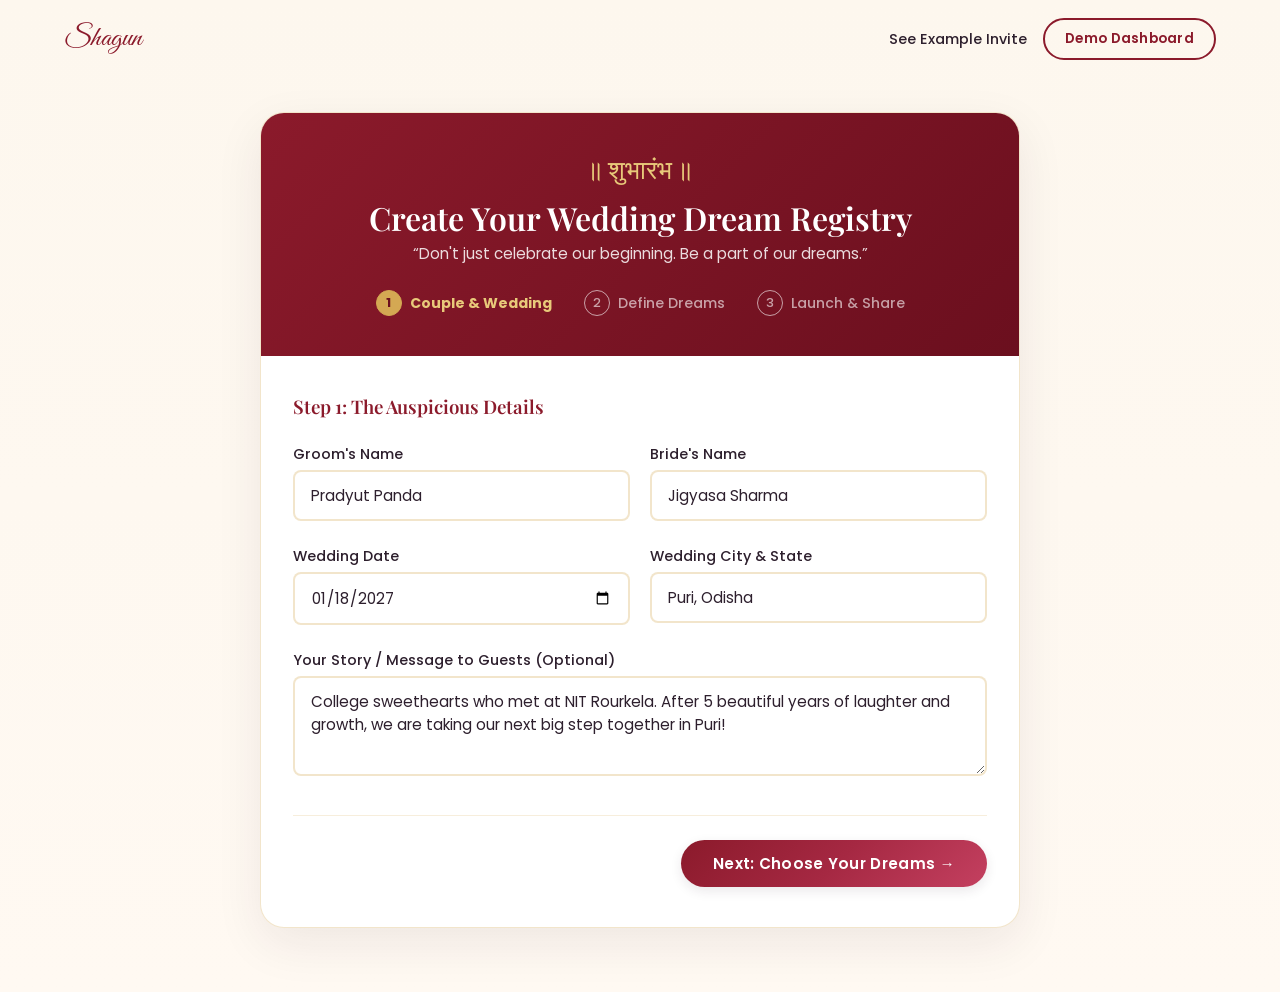
==== create.html @ 44f079c4 "feat: initial release of Shagun Indian wedding goal-funding webapp" ====
<!DOCTYPE html>
<html lang="en">
<head>
  <meta charset="UTF-8">
  <meta name="viewport" content="width=device-width, initial-scale=1.0">
  <title>Create Your Wedding Dream Fund — Shagun (शगुन)</title>
  <meta name="description" content="Set up your beautiful Indian wedding invitation with milestone goal funding in less than 3 minutes.">
  <link rel="stylesheet" href="css/styles.css">
  <style>
    .create-page {
      min-height: 100vh;
      background: linear-gradient(180deg, #FDF7EE 0%, #FFF9F2 100%);
      padding: 5rem 1rem 4rem;
    }

    .wizard-card {
      max-width: 760px;
      margin: 0 auto;
      background: #FFFFFF;
      border-radius: var(--radius-xl);
      border: 1px solid rgba(212,168,83,0.3);
      box-shadow: 0 16px 48px rgba(45,31,45,0.08);
      overflow: hidden;
    }

    .wizard-header {
      background: linear-gradient(135deg, #8B1A2B 0%, #6B0F1E 100%);
      color: white;
      padding: 2.5rem 2rem;
      text-align: center;
      position: relative;
    }

    .wizard-steps {
      display: flex;
      justify-content: center;
      gap: 2rem;
      margin-top: 1.5rem;
    }

    .step-indicator {
      display: flex;
      align-items: center;
      gap: 0.5rem;
      font-size: 0.88rem;
      color: rgba(255,255,255,0.6);
      font-weight: 500;
    }

    .step-indicator.active {
      color: var(--color-gold-light);
      font-weight: 700;
    }

    .step-num {
      width: 26px;
      height: 26px;
      border-radius: 50%;
      border: 1.5px solid currentColor;
      display: flex;
      align-items: center;
      justify-content: center;
      font-size: 0.8rem;
    }

    .step-indicator.active .step-num {
      background: var(--color-gold);
      color: var(--color-primary-dark);
      border-color: var(--color-gold);
    }

    .wizard-body {
      padding: 2.5rem 2rem;
    }

    .wizard-step-content {
      display: none;
    }

    .wizard-step-content.active {
      display: block;
      animation: fadeIn 0.4s ease;
    }

    .grid-2 {
      display: grid;
      grid-template-columns: 1fr 1fr;
      gap: 1.25rem;
    }

    .goal-selection-item {
      display: flex;
      align-items: center;
      justify-content: space-between;
      padding: 1rem;
      border: 1.5px solid rgba(212,168,83,0.25);
      border-radius: var(--radius-md);
      margin-bottom: 0.8rem;
      transition: all var(--transition-fast);
      background: var(--color-warm-white);
    }

    .goal-selection-item:hover {
      border-color: var(--color-gold);
      background: white;
    }

    .wizard-footer {
      display: flex;
      justify-content: space-between;
      margin-top: 2rem;
      padding-top: 1.5rem;
      border-top: 1px solid rgba(212,168,83,0.2);
    }

    @media (max-width: 600px) {
      .grid-2 { grid-template-columns: 1fr; }
      .wizard-steps { gap: 1rem; }
      .step-text { display: none; }
    }
  </style>
</head>
<body class="create-page">

  <!-- Simple Navbar -->
  <nav class="navbar scrolled">
    <div class="container" style="display:flex; justify-content:space-between; align-items:center;">
      <a href="index.html" class="navbar-logo" style="color:var(--color-primary);">Shagun</a>
      <div style="display:flex; gap:1rem; align-items:center;">
        <a href="wedding.html" style="font-size:0.9rem; font-weight:500;">See Example Invite</a>
        <a href="dashboard.html" class="btn btn-sm btn-outline">Demo Dashboard</a>
      </div>
    </div>
  </nav>

  <div class="container" style="margin-top: 2rem;">
    <div class="wizard-card animate-fadeInUp">
      <div class="wizard-header">
        <span style="font-family:var(--font-script); font-size:1.6rem; color:var(--color-gold-light); display:block;">
          ॥ शुभारंभ ॥
        </span>
        <h1 style="font-size:2rem; margin:0.3rem 0; color:#fff;">Create Your Wedding Dream Registry</h1>
        <p style="font-size:0.95rem; color:rgba(255,255,255,0.85); max-width:540px; margin:0 auto;">
          “Don't just celebrate our beginning. Be a part of our dreams.”
        </p>

        <!-- Step indicators -->
        <div class="wizard-steps">
          <div class="step-indicator active" id="ind-1">
            <span class="step-num">1</span>
            <span class="step-text">Couple & Wedding</span>
          </div>
          <div class="step-indicator" id="ind-2">
            <span class="step-num">2</span>
            <span class="step-text">Define Dreams</span>
          </div>
          <div class="step-indicator" id="ind-3">
            <span class="step-num">3</span>
            <span class="step-text">Launch & Share</span>
          </div>
        </div>
      </div>

      <div class="wizard-body">
        <!-- Step 1: Details -->
        <div class="wizard-step-content active" id="step-1">
          <h3 style="color:var(--color-primary); margin-bottom:1.5rem;">Step 1: The Auspicious Details</h3>
          
          <div class="grid-2">
            <div class="form-group">
              <label class="form-label">Groom's Name</label>
              <input type="text" class="form-input" id="groomName" value="Pradyut Panda">
            </div>
            <div class="form-group">
              <label class="form-label">Bride's Name</label>
              <input type="text" class="form-input" id="brideName" value="Jigyasa Sharma">
            </div>
          </div>

          <div class="grid-2">
            <div class="form-group">
              <label class="form-label">Wedding Date</label>
              <input type="date" class="form-input" id="weddingDate" value="2027-01-18">
            </div>
            <div class="form-group">
              <label class="form-label">Wedding City & State</label>
              <input type="text" class="form-input" id="weddingVenue" value="Puri, Odisha">
            </div>
          </div>

          <div class="form-group">
            <label class="form-label">Your Story / Message to Guests (Optional)</label>
            <textarea class="form-textarea" placeholder="Share a short note about your journey together...">College sweethearts who met at NIT Rourkela. After 5 beautiful years of laughter and growth, we are taking our next big step together in Puri!</textarea>
          </div>

          <div class="wizard-footer">
            <div></div>
            <button class="btn btn-primary" onclick="goToStep(2)">Next: Choose Your Dreams →</button>
          </div>
        </div>

        <!-- Step 2: Goals -->
        <div class="wizard-step-content" id="step-2">
          <h3 style="color:var(--color-primary); margin-bottom:0.5rem;">Step 2: Choose Life Goals to Fund</h3>
          <p style="color:var(--color-text-muted); font-size:0.9rem; margin-bottom:1.5rem;">
            Select which milestones friends & family can bless you with. You can edit target amounts anytime.
          </p>

          <div class="goal-selection-item">
            <div style="display:flex; align-items:center; gap:0.8rem;">
              <span style="font-size:1.8rem;">🌍</span>
              <div>
                <strong>European Honeymoon</strong>
                <div style="font-size:0.8rem; color:var(--color-text-muted);">Paris, Swiss Alps, Rome</div>
              </div>
            </div>
            <input type="text" class="form-input" style="width:140px; text-align:right;" value="₹3,50,000">
          </div>

          <div class="goal-selection-item">
            <div style="display:flex; align-items:center; gap:0.8rem;">
              <span style="font-size:1.8rem;">🏠</span>
              <div>
                <strong>Dream Home Down Payment</strong>
                <div style="font-size:0.8rem; color:var(--color-text-muted);">Starting our nest together</div>
              </div>
            </div>
            <input type="text" class="form-input" style="width:140px; text-align:right;" value="₹10,00,000">
          </div>

          <div class="goal-selection-item">
            <div style="display:flex; align-items:center; gap:0.8rem;">
              <span style="font-size:1.8rem;">🚗</span>
              <div>
                <strong>First Car Together</strong>
                <div style="font-size:0.8rem; color:var(--color-text-muted);">For road trips & daily life</div>
              </div>
            </div>
            <input type="text" class="form-input" style="width:140px; text-align:right;" value="₹6,00,000">
          </div>

          <div class="goal-selection-item">
            <div style="display:flex; align-items:center; gap:0.8rem;">
              <span style="font-size:1.8rem;">📸</span>
              <div>
                <strong>Cinematic Wedding Film</strong>
                <div style="font-size:0.8rem; color:var(--color-text-muted);">Reliving memories forever</div>
              </div>
            </div>
            <input type="text" class="form-input" style="width:140px; text-align:right;" value="₹80,000">
          </div>

          <div class="goal-selection-item">
            <div style="display:flex; align-items:center; gap:0.8rem;">
              <span style="font-size:1.8rem;">🍳</span>
              <div>
                <strong>Kitchen & Smart Living Setup</strong>
                <div style="font-size:0.8rem; color:var(--color-text-muted);">Appliances & cookware</div>
              </div>
            </div>
            <input type="text" class="form-input" style="width:140px; text-align:right;" value="₹1,50,000">
          </div>

          <div class="wizard-footer">
            <button class="btn btn-outline" onclick="goToStep(1)">← Back</button>
            <button class="btn btn-primary" onclick="goToStep(3)">Next: Review & Launch →</button>
          </div>
        </div>

        <!-- Step 3: Launch -->
        <div class="wizard-step-content" id="step-3">
          <div style="text-align:center; padding:1rem 0;">
            <span style="font-size:3.5rem;">🎉</span>
            <h3 style="color:var(--color-primary); font-size:1.8rem; margin:0.5rem 0;">Your Shagun Page is Ready!</h3>
            <p style="color:var(--color-text-light); max-width:520px; margin:0 auto 1.5rem;">
              Pradyut & Jigyasa's wedding invite is set up with 5 active dream goals. You can now preview the guest invitation or manage contributions from your couple dashboard.
            </p>

            <div style="background:var(--color-warm-white); border:2px dashed var(--color-gold); border-radius:var(--radius-lg); padding:1.5rem; max-width:480px; margin:0 auto 2rem;">
              <span style="font-size:0.85rem; color:var(--color-text-muted); display:block; margin-bottom:0.4rem;">Your Public Wedding Link:</span>
              <strong style="font-size:1.15rem; color:var(--color-primary-dark); font-family:monospace;">
                shagun.in/pradyut-jigyasa
              </strong>
            </div>

            <div style="display:flex; gap:1rem; justify-content:center; flex-wrap:wrap;">
              <a href="wedding.html" class="btn btn-gold btn-lg">
                <span>View Live Invitation Page</span>
                <span>👁️</span>
              </a>
              <a href="dashboard.html" class="btn btn-primary btn-lg">
                <span>Open Couple Dashboard</span>
                <span>📊</span>
              </a>
            </div>
          </div>
        </div>
      </div>
    </div>
  </div>

  <script src="js/utils.js"></script>
  <script src="js/store.js"></script>
  <script>
    function goToStep(step) {
      if (step === 3 && window.shagunStore) {
        const groom = document.getElementById('groomName').value.trim() || 'Pradyut Panda';
        const bride = document.getElementById('brideName').value.trim() || 'Jigyasa Sharma';
        const date = document.getElementById('weddingDate').value || '2027-01-18';
        const venue = document.getElementById('weddingVenue').value || 'Puri, Odisha';

        // Save customized couple in store
        const existing = window.shagunStore.getWedding();
        existing.groom = groom;
        existing.bride = bride;
        existing.weddingDate = date;
        existing.venue.city = venue;
        window.shagunStore.saveWedding(existing);
      }

      document.querySelectorAll('.wizard-step-content').forEach(el => el.classList.remove('active'));
      document.querySelectorAll('.step-indicator').forEach(el => el.classList.remove('active'));

      document.getElementById('step-' + step).classList.add('active');
      for (let i = 1; i <= step; i++) {
        document.getElementById('ind-' + i).classList.add('active');
      }
      window.scrollTo({ top: 100, behavior: 'smooth' });
    }
  </script>
</body>
</html>
---- css/styles.css ----
/* ============================================
   SHAGUN - शगुन | Indian Wedding Goal-Funding
   Design System & Global Styles
   ============================================ */

@import url('https://fonts.googleapis.com/css2?family=Playfair+Display:ital,wght@0,400;0,500;0,600;0,700;0,800;1,400;1,500;1,600&family=Poppins:wght@300;400;500;600;700&family=Great+Vibes&display=swap');

/* ---------- CSS Variables / Design Tokens ---------- */
:root {
  /* Primary - Rich Maroon/Burgundy */
  --color-primary: #8B1A2B;
  --color-primary-dark: #6B0F1E;
  --color-primary-light: #A52842;

  /* Secondary - Royal Gold */
  --color-gold: #D4A853;
  --color-gold-light: #E8C97A;
  --color-gold-dark: #B8902F;
  --color-gold-shine: #F5E6B8;

  /* Accent - Soft Pink */
  --color-pink: #E8A0BF;
  --color-pink-light: #F5D5E5;
  --color-pink-dark: #C47A99;

  /* Neutrals */
  --color-cream: #FFF8F0;
  --color-ivory: #FFFEF7;
  --color-warm-white: #FDF6EE;
  --color-text: #2D1F2D;
  --color-text-light: #6B5A6B;
  --color-text-muted: #9B8A9B;

  /* Semantic */
  --color-success: #4CAF50;
  --color-info: #2196F3;
  --color-warning: #FF9800;

  /* Gradients */
  --gradient-primary: linear-gradient(135deg, #8B1A2B 0%, #A52842 50%, #C44060 100%);
  --gradient-gold: linear-gradient(135deg, #D4A853 0%, #E8C97A 50%, #F5E6B8 100%);
  --gradient-hero: linear-gradient(180deg, rgba(139,26,43,0.9) 0%, rgba(139,26,43,0.7) 40%, rgba(212,168,83,0.3) 100%);
  --gradient-card: linear-gradient(145deg, #FFFFFF 0%, #FFF8F0 100%);
  --gradient-dark: linear-gradient(180deg, #2D1F2D 0%, #1A0F1A 100%);

  /* Typography */
  --font-heading: 'Playfair Display', Georgia, serif;
  --font-body: 'Poppins', 'Segoe UI', sans-serif;
  --font-script: 'Great Vibes', cursive;

  /* Spacing */
  --space-xs: 0.25rem;
  --space-sm: 0.5rem;
  --space-md: 1rem;
  --space-lg: 1.5rem;
  --space-xl: 2rem;
  --space-2xl: 3rem;
  --space-3xl: 4rem;
  --space-4xl: 6rem;

  /* Border Radius */
  --radius-sm: 4px;
  --radius-md: 8px;
  --radius-lg: 16px;
  --radius-xl: 24px;
  --radius-full: 9999px;

  /* Shadows */
  --shadow-sm: 0 1px 3px rgba(45,31,45,0.08);
  --shadow-md: 0 4px 12px rgba(45,31,45,0.1);
  --shadow-lg: 0 8px 30px rgba(45,31,45,0.12);
  --shadow-xl: 0 16px 48px rgba(45,31,45,0.15);
  --shadow-gold: 0 4px 20px rgba(212,168,83,0.3);
  --shadow-glow: 0 0 40px rgba(212,168,83,0.2);

  /* Transitions */
  --transition-fast: 0.15s ease;
  --transition-normal: 0.3s ease;
  --transition-slow: 0.5s ease;
  --transition-spring: 0.6s cubic-bezier(0.34, 1.56, 0.64, 1);
}

/* ---------- Reset & Base ---------- */
*, *::before, *::after {
  margin: 0;
  padding: 0;
  box-sizing: border-box;
}

html {
  scroll-behavior: smooth;
  font-size: 16px;
  -webkit-font-smoothing: antialiased;
  -moz-osx-font-smoothing: grayscale;
}

body {
  font-family: var(--font-body);
  color: var(--color-text);
  background-color: var(--color-cream);
  line-height: 1.6;
  overflow-x: hidden;
}

h1, h2, h3, h4, h5, h6 {
  font-family: var(--font-heading);
  line-height: 1.2;
  font-weight: 600;
}

a {
  text-decoration: none;
  color: inherit;
  transition: color var(--transition-fast);
}

img {
  max-width: 100%;
  height: auto;
  display: block;
}

button {
  font-family: var(--font-body);
  cursor: pointer;
  border: none;
  outline: none;
}

ul, ol {
  list-style: none;
}

/* ---------- Utility Classes ---------- */
.container {
  max-width: 1200px;
  margin: 0 auto;
  padding: 0 var(--space-lg);
}

.container-sm {
  max-width: 800px;
  margin: 0 auto;
  padding: 0 var(--space-lg);
}

.container-lg {
  max-width: 1400px;
  margin: 0 auto;
  padding: 0 var(--space-lg);
}

.text-center { text-align: center; }
.text-gold { color: var(--color-gold); }
.text-primary { color: var(--color-primary); }
.text-muted { color: var(--color-text-muted); }
.text-script { font-family: var(--font-script); }

.flex { display: flex; }
.flex-col { flex-direction: column; }
.items-center { align-items: center; }
.justify-center { justify-content: center; }
.justify-between { justify-content: space-between; }
.gap-sm { gap: var(--space-sm); }
.gap-md { gap: var(--space-md); }
.gap-lg { gap: var(--space-lg); }
.gap-xl { gap: var(--space-xl); }

/* ---------- Buttons ---------- */
.btn {
  display: inline-flex;
  align-items: center;
  justify-content: center;
  gap: var(--space-sm);
  padding: 0.75rem 2rem;
  border-radius: var(--radius-full);
  font-weight: 600;
  font-size: 0.95rem;
  letter-spacing: 0.02em;
  transition: all var(--transition-normal);
  position: relative;
  overflow: hidden;
}

.btn::after {
  content: '';
  position: absolute;
  inset: 0;
  background: linear-gradient(120deg, transparent 30%, rgba(255,255,255,0.2) 50%, transparent 70%);
  transform: translateX(-100%);
  transition: transform 0.6s ease;
}

.btn:hover::after {
  transform: translateX(100%);
}

.btn-primary {
  background: var(--gradient-primary);
  color: white;
  box-shadow: var(--shadow-md);
}

.btn-primary:hover {
  transform: translateY(-2px);
  box-shadow: var(--shadow-lg);
}

.btn-gold {
  background: var(--gradient-gold);
  color: var(--color-primary-dark);
  box-shadow: var(--shadow-gold);
}

.btn-gold:hover {
  transform: translateY(-2px);
  box-shadow: 0 6px 24px rgba(212,168,83,0.4);
}

.btn-outline {
  background: transparent;
  color: var(--color-primary);
  border: 2px solid var(--color-primary);
}

.btn-outline:hover {
  background: var(--color-primary);
  color: white;
}

.btn-white {
  background: white;
  color: var(--color-primary);
  box-shadow: var(--shadow-md);
}

.btn-white:hover {
  transform: translateY(-2px);
  box-shadow: var(--shadow-lg);
}

.btn-lg {
  padding: 1rem 2.5rem;
  font-size: 1.1rem;
}

.btn-sm {
  padding: 0.5rem 1.25rem;
  font-size: 0.85rem;
}

/* ---------- Cards ---------- */
.card {
  background: var(--gradient-card);
  border-radius: var(--radius-lg);
  box-shadow: var(--shadow-md);
  overflow: hidden;
  transition: all var(--transition-normal);
}

.card:hover {
  transform: translateY(-4px);
  box-shadow: var(--shadow-xl);
}

.card-gold-border {
  border: 1px solid var(--color-gold-light);
}

/* ---------- Section Styles ---------- */
.section {
  padding: var(--space-4xl) 0;
  position: relative;
}

.section-title {
  font-size: clamp(1.8rem, 4vw, 2.8rem);
  color: var(--color-primary);
  margin-bottom: var(--space-sm);
}

.section-subtitle {
  font-size: clamp(1rem, 2vw, 1.15rem);
  color: var(--color-text-light);
  max-width: 600px;
  margin: 0 auto;
}

.section-label {
  font-family: var(--font-script);
  font-size: clamp(1.2rem, 3vw, 1.6rem);
  color: var(--color-gold);
  display: block;
  margin-bottom: var(--space-xs);
}

/* ---------- Decorative Elements ---------- */
.ornament {
  display: flex;
  align-items: center;
  justify-content: center;
  gap: var(--space-md);
  margin: var(--space-lg) 0;
}

.ornament::before,
.ornament::after {
  content: '';
  flex: 1;
  max-width: 120px;
  height: 1px;
  background: linear-gradient(90deg, transparent, var(--color-gold), transparent);
}

.ornament-icon {
  color: var(--color-gold);
  font-size: 1.2rem;
}

.mandala-bg {
  position: absolute;
  width: 400px;
  height: 400px;
  border-radius: 50%;
  border: 1px solid rgba(212,168,83,0.1);
  pointer-events: none;
}

.mandala-bg::before {
  content: '';
  position: absolute;
  inset: 20px;
  border-radius: 50%;
  border: 1px solid rgba(212,168,83,0.08);
}

.mandala-bg::after {
  content: '';
  position: absolute;
  inset: 40px;
  border-radius: 50%;
  border: 1px solid rgba(212,168,83,0.06);
}

/* ---------- Navbar ---------- */
.navbar {
  position: fixed;
  top: 0;
  left: 0;
  right: 0;
  z-index: 1000;
  padding: var(--space-md) 0;
  transition: all var(--transition-normal);
  background: transparent;
}

.navbar.scrolled {
  background: rgba(255,248,240,0.95);
  backdrop-filter: blur(10px);
  box-shadow: var(--shadow-sm);
  padding: var(--space-sm) 0;
}

.navbar .container {
  display: flex;
  align-items: center;
  justify-content: space-between;
}

.navbar-logo {
  font-family: var(--font-script);
  font-size: 1.8rem;
  color: white;
  transition: color var(--transition-normal);
}

.navbar.scrolled .navbar-logo {
  color: var(--color-primary);
}

.navbar-links {
  display: flex;
  align-items: center;
  gap: var(--space-xl);
}

.navbar-links a {
  color: rgba(255,255,255,0.9);
  font-weight: 500;
  font-size: 0.95rem;
  transition: color var(--transition-fast);
}

.navbar-links a:hover {
  color: var(--color-gold-light);
}

.navbar.scrolled .navbar-links a {
  color: var(--color-text);
}

.navbar.scrolled .navbar-links a:hover {
  color: var(--color-primary);
}

.mobile-menu-btn {
  display: none;
  background: none;
  color: white;
  font-size: 1.5rem;
  padding: var(--space-xs);
}

.navbar.scrolled .mobile-menu-btn {
  color: var(--color-text);
}

/* ---------- Progress Bar ---------- */
.progress-container {
  width: 100%;
  background: rgba(212,168,83,0.15);
  border-radius: var(--radius-full);
  height: 12px;
  overflow: hidden;
  position: relative;
}

.progress-bar {
  height: 100%;
  border-radius: var(--radius-full);
  background: var(--gradient-gold);
  transition: width 1.5s cubic-bezier(0.34, 1.56, 0.64, 1);
  position: relative;
  min-width: 0;
}

.progress-bar::after {
  content: '';
  position: absolute;
  top: 0;
  right: 0;
  bottom: 0;
  width: 30px;
  background: linear-gradient(90deg, transparent, rgba(255,255,255,0.4));
  border-radius: 0 var(--radius-full) var(--radius-full) 0;
  animation: progressShine 2s infinite;
}

@keyframes progressShine {
  0%, 100% { opacity: 0.3; }
  50% { opacity: 1; }
}

/* ---------- Animations ---------- */
@keyframes fadeInUp {
  from {
    opacity: 0;
    transform: translateY(30px);
  }
  to {
    opacity: 1;
    transform: translateY(0);
  }
}

@keyframes fadeInDown {
  from {
    opacity: 0;
    transform: translateY(-30px);
  }
  to {
    opacity: 1;
    transform: translateY(0);
  }
}

@keyframes fadeIn {
  from { opacity: 0; }
  to { opacity: 1; }
}

@keyframes scaleIn {
  from {
    opacity: 0;
    transform: scale(0.9);
  }
  to {
    opacity: 1;
    transform: scale(1);
  }
}

@keyframes float {
  0%, 100% { transform: translateY(0); }
  50% { transform: translateY(-10px); }
}

@keyframes shimmer {
  0% { background-position: -200% center; }
  100% { background-position: 200% center; }
}

@keyframes rotateSlowly {
  from { transform: rotate(0deg); }
  to { transform: rotate(360deg); }
}

@keyframes pulseGold {
  0%, 100% { box-shadow: 0 0 0 0 rgba(212,168,83,0.3); }
  50% { box-shadow: 0 0 0 15px rgba(212,168,83,0); }
}

@keyframes slideInLeft {
  from {
    opacity: 0;
    transform: translateX(-40px);
  }
  to {
    opacity: 1;
    transform: translateX(0);
  }
}

@keyframes slideInRight {
  from {
    opacity: 0;
    transform: translateX(40px);
  }
  to {
    opacity: 1;
    transform: translateX(0);
  }
}

@keyframes countUp {
  from { opacity: 0; transform: scale(0.5); }
  to { opacity: 1; transform: scale(1); }
}

.animate-fadeInUp { animation: fadeInUp 0.8s ease forwards; }
.animate-fadeInDown { animation: fadeInDown 0.8s ease forwards; }
.animate-fadeIn { animation: fadeIn 0.8s ease forwards; }
.animate-scaleIn { animation: scaleIn 0.8s ease forwards; }
.animate-float { animation: float 3s ease-in-out infinite; }
.animate-shimmer {
  background-size: 200% auto;
  animation: shimmer 3s linear infinite;
}
.animate-rotate { animation: rotateSlowly 20s linear infinite; }
.animate-pulse-gold { animation: pulseGold 2s ease-in-out infinite; }

/* Scroll-triggered animations */
.reveal {
  opacity: 0;
  transform: translateY(30px);
  transition: all 0.8s ease;
}

.reveal.active {
  opacity: 1;
  transform: translateY(0);
}

.reveal-left {
  opacity: 0;
  transform: translateX(-40px);
  transition: all 0.8s ease;
}

.reveal-left.active {
  opacity: 1;
  transform: translateX(0);
}

.reveal-right {
  opacity: 0;
  transform: translateX(40px);
  transition: all 0.8s ease;
}

.reveal-right.active {
  opacity: 1;
  transform: translateX(0);
}

/* Stagger children */
.stagger-children > * {
  opacity: 0;
  transform: translateY(20px);
  transition: all 0.6s ease;
}

.stagger-children.active > *:nth-child(1) { transition-delay: 0s; opacity: 1; transform: translateY(0); }
.stagger-children.active > *:nth-child(2) { transition-delay: 0.1s; opacity: 1; transform: translateY(0); }
.stagger-children.active > *:nth-child(3) { transition-delay: 0.2s; opacity: 1; transform: translateY(0); }
.stagger-children.active > *:nth-child(4) { transition-delay: 0.3s; opacity: 1; transform: translateY(0); }
.stagger-children.active > *:nth-child(5) { transition-delay: 0.4s; opacity: 1; transform: translateY(0); }
.stagger-children.active > *:nth-child(6) { transition-delay: 0.5s; opacity: 1; transform: translateY(0); }

/* ---------- Footer ---------- */
.footer {
  background: var(--gradient-dark);
  color: rgba(255,255,255,0.7);
  padding: var(--space-3xl) 0 var(--space-xl);
}

.footer-logo {
  font-family: var(--font-script);
  font-size: 2rem;
  color: var(--color-gold);
  margin-bottom: var(--space-sm);
}

.footer-tagline {
  font-size: 0.9rem;
  color: rgba(255,255,255,0.5);
  margin-bottom: var(--space-xl);
}

.footer-links {
  display: flex;
  gap: var(--space-xl);
  flex-wrap: wrap;
  margin-bottom: var(--space-xl);
}

.footer-links a {
  color: rgba(255,255,255,0.6);
  font-size: 0.9rem;
  transition: color var(--transition-fast);
}

.footer-links a:hover {
  color: var(--color-gold);
}

.footer-bottom {
  border-top: 1px solid rgba(255,255,255,0.1);
  padding-top: var(--space-lg);
  font-size: 0.8rem;
  color: rgba(255,255,255,0.4);
  display: flex;
  justify-content: space-between;
  align-items: center;
  flex-wrap: wrap;
  gap: var(--space-md);
}

/* ---------- Toasts / Notifications ---------- */
.toast {
  position: fixed;
  bottom: 2rem;
  right: 2rem;
  padding: var(--space-md) var(--space-lg);
  background: white;
  border-radius: var(--radius-md);
  box-shadow: var(--shadow-xl);
  border-left: 4px solid var(--color-gold);
  z-index: 10000;
  animation: slideInRight 0.4s ease, fadeIn 0.4s ease;
  max-width: 400px;
}

.toast-success { border-left-color: var(--color-success); }
.toast-info { border-left-color: var(--color-info); }

/* ---------- Modal ---------- */
.modal-overlay {
  position: fixed;
  inset: 0;
  background: rgba(45,31,45,0.6);
  backdrop-filter: blur(4px);
  z-index: 9999;
  display: flex;
  align-items: center;
  justify-content: center;
  opacity: 0;
  pointer-events: none;
  transition: opacity var(--transition-normal);
}

.modal-overlay.active {
  opacity: 1;
  pointer-events: all;
}

.modal {
  background: white;
  border-radius: var(--radius-xl);
  max-width: 500px;
  width: 90%;
  max-height: 90vh;
  overflow-y: auto;
  transform: translateY(20px) scale(0.95);
  transition: transform var(--transition-spring);
  box-shadow: var(--shadow-xl);
}

.modal-overlay.active .modal {
  transform: translateY(0) scale(1);
}

.modal-header {
  padding: var(--space-xl) var(--space-xl) var(--space-md);
  border-bottom: 1px solid rgba(212,168,83,0.2);
}

.modal-body {
  padding: var(--space-xl);
}

.modal-footer {
  padding: var(--space-md) var(--space-xl) var(--space-xl);
  display: flex;
  gap: var(--space-md);
  justify-content: flex-end;
}

/* ---------- Form Elements ---------- */
.form-group {
  margin-bottom: var(--space-lg);
}

.form-label {
  display: block;
  font-weight: 500;
  font-size: 0.9rem;
  color: var(--color-text);
  margin-bottom: var(--space-xs);
}

.form-input,
.form-textarea,
.form-select {
  width: 100%;
  padding: 0.75rem 1rem;
  border: 2px solid rgba(212,168,83,0.3);
  border-radius: var(--radius-md);
  font-family: var(--font-body);
  font-size: 0.95rem;
  color: var(--color-text);
  background: white;
  transition: border-color var(--transition-fast), box-shadow var(--transition-fast);
}

.form-input:focus,
.form-textarea:focus,
.form-select:focus {
  border-color: var(--color-gold);
  box-shadow: 0 0 0 3px rgba(212,168,83,0.15);
  outline: none;
}

.form-textarea {
  resize: vertical;
  min-height: 100px;
}

/* ---------- Tags / Badges ---------- */
.badge {
  display: inline-flex;
  align-items: center;
  padding: 0.25rem 0.75rem;
  border-radius: var(--radius-full);
  font-size: 0.75rem;
  font-weight: 600;
  text-transform: uppercase;
  letter-spacing: 0.05em;
}

.badge-gold {
  background: rgba(212,168,83,0.15);
  color: var(--color-gold-dark);
}

.badge-primary {
  background: rgba(139,26,43,0.1);
  color: var(--color-primary);
}

.badge-success {
  background: rgba(76,175,80,0.1);
  color: #2E7D32;
}

/* ---------- Dividers ---------- */
.divider-ornate {
  display: flex;
  align-items: center;
  gap: var(--space-lg);
  margin: var(--space-2xl) 0;
}

.divider-ornate::before,
.divider-ornate::after {
  content: '';
  flex: 1;
  height: 1px;
  background: linear-gradient(90deg, transparent, var(--color-gold-light), transparent);
}

.divider-ornate span {
  color: var(--color-gold);
  font-size: 1.5rem;
}

/* ---------- Responsive ---------- */
@media (max-width: 1024px) {
  :root {
    font-size: 15px;
  }
}

@media (max-width: 768px) {
  :root {
    font-size: 14px;
  }

  .navbar-links {
    display: none;
  }

  .mobile-menu-btn {
    display: block;
  }

  .section {
    padding: var(--space-3xl) 0;
  }

  .footer-bottom {
    flex-direction: column;
    text-align: center;
  }
}

@media (max-width: 480px) {
  .container {
    padding: 0 var(--space-md);
  }

  .btn-lg {
    padding: 0.85rem 1.75rem;
    font-size: 1rem;
  }
}

/* ---------- Scrollbar ---------- */
::-webkit-scrollbar {
  width: 8px;
}

::-webkit-scrollbar-track {
  background: var(--color-cream);
}

::-webkit-scrollbar-thumb {
  background: var(--color-gold-light);
  border-radius: var(--radius-full);
}

::-webkit-scrollbar-thumb:hover {
  background: var(--color-gold);
}

/* ---------- Selection ---------- */
::selection {
  background: rgba(212,168,83,0.3);
  color: var(--color-primary-dark);
}
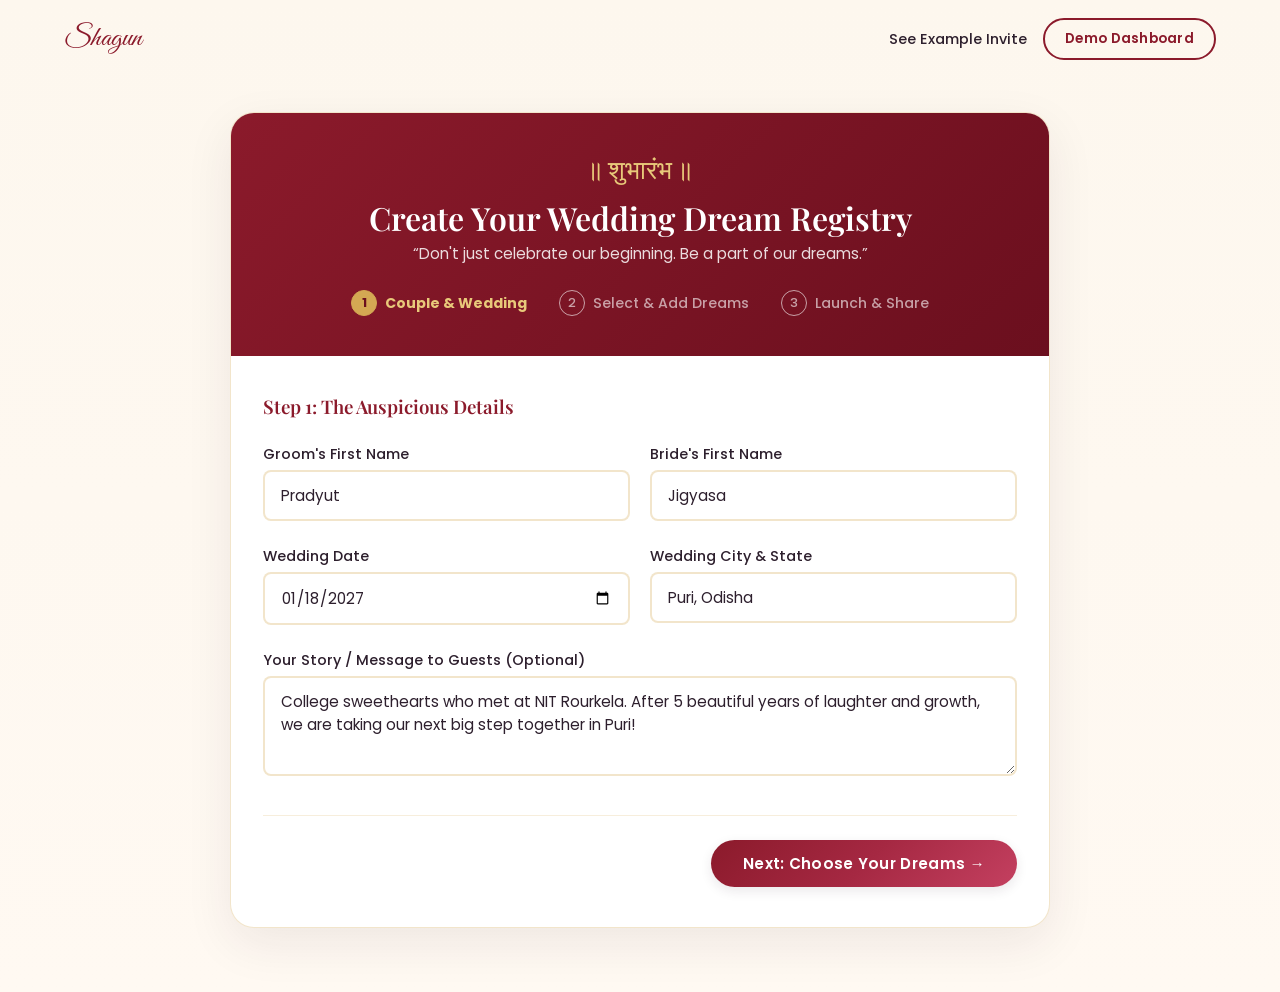
==== commit 1e77a0de: "feat: remove surnames (Pradyut & Jigyasa only), add template selection checkboxes and custom goals c" ====
--- a/create.html
+++ b/create.html
@@ -14,7 +14,7 @@
     }
 
     .wizard-card {
-      max-width: 760px;
+      max-width: 820px;
       margin: 0 auto;
       background: #FFFFFF;
       border-radius: var(--radius-xl);
@@ -88,21 +88,138 @@
       gap: 1.25rem;
     }
 
+    /* Goal Selection Item Styles */
     .goal-selection-item {
       display: flex;
       align-items: center;
       justify-content: space-between;
+      padding: 1.2rem;
+      border: 2px solid rgba(212,168,83,0.3);
+      border-radius: var(--radius-md);
+      margin-bottom: 0.9rem;
+      transition: all var(--transition-normal);
+      background: var(--color-warm-white);
+      position: relative;
+    }
+
+    .goal-selection-item.selected {
+      border-color: var(--color-gold);
+      background: #FFFFFF;
+      box-shadow: 0 4px 14px rgba(212,168,83,0.15);
+    }
+
+    .goal-selection-item.disabled {
+      opacity: 0.5;
+      border-color: #E2D9CC;
+      background: #FAF7F2;
+    }
+
+    .goal-checkbox-label {
+      display: flex;
+      align-items: center;
+      gap: 1rem;
+      cursor: pointer;
+      flex-grow: 1;
+    }
+
+    .goal-checkbox {
+      width: 22px;
+      height: 22px;
+      accent-color: var(--color-gold-dark);
+      cursor: pointer;
+    }
+
+    .goal-amount-control {
+      display: flex;
+      align-items: center;
+      gap: 0.6rem;
+    }
+
+    .goal-input-price {
+      width: 140px;
+      padding: 0.6rem 0.8rem;
+      text-align: right;
+      font-weight: 600;
+      color: var(--color-primary-dark);
+      border: 1.5px solid rgba(212,168,83,0.35);
+      border-radius: var(--radius-sm);
+    }
+
+    /* Summary Bar */
+    .goals-summary-bar {
+      background: linear-gradient(135deg, #FFF9F0 0%, #FFF3E0 100%);
+      border: 1.5px solid var(--color-gold);
+      border-radius: var(--radius-md);
+      padding: 1rem 1.4rem;
+      display: flex;
+      justify-content: space-between;
+      align-items: center;
+      margin-bottom: 1.5rem;
+      font-size: 0.95rem;
+      flex-wrap: wrap;
+      gap: 0.8rem;
+    }
+
+    /* Custom Goal Box */
+    .custom-goal-box {
+      border: 2px dashed var(--color-gold);
+      border-radius: var(--radius-lg);
+      padding: 1.5rem;
+      background: #FFFFFF;
+      margin-top: 1.5rem;
+      display: none;
+      animation: fadeIn 0.3s ease;
+    }
+
+    .custom-goal-box.open {
+      display: block;
+    }
+
+    .add-custom-btn {
+      width: 100%;
+      border: 2px dashed var(--color-gold);
+      background: var(--color-warm-white);
+      color: var(--color-primary-dark);
       padding: 1rem;
-      border: 1.5px solid rgba(212,168,83,0.25);
       border-radius: var(--radius-md);
-      margin-bottom: 0.8rem;
+      font-weight: 600;
+      cursor: pointer;
+      display: flex;
+      align-items: center;
+      justify-content: center;
+      gap: 0.6rem;
       transition: all var(--transition-fast);
+      margin-top: 1rem;
+    }
+
+    .add-custom-btn:hover {
+      background: #FFF8E7;
+      border-color: var(--color-gold-dark);
+      transform: translateY(-2px);
+    }
+
+    .emoji-pill-selector {
+      display: flex;
+      gap: 0.5rem;
+      flex-wrap: wrap;
+      margin: 0.5rem 0 1rem;
+    }
+
+    .emoji-pill {
+      border: 1px solid rgba(212,168,83,0.3);
       background: var(--color-warm-white);
-    }
-
-    .goal-selection-item:hover {
+      padding: 0.4rem 0.8rem;
+      border-radius: var(--radius-full);
+      cursor: pointer;
+      font-size: 0.9rem;
+      transition: all var(--transition-fast);
+    }
+
+    .emoji-pill.selected, .emoji-pill:hover {
       border-color: var(--color-gold);
-      background: white;
+      background: var(--gradient-gold);
+      color: var(--color-primary-dark);
+      font-weight: 600;
     }
 
     .wizard-footer {
@@ -113,10 +230,12 @@
       border-top: 1px solid rgba(212,168,83,0.2);
     }
 
-    @media (max-width: 600px) {
+    @media (max-width: 650px) {
       .grid-2 { grid-template-columns: 1fr; }
       .wizard-steps { gap: 1rem; }
       .step-text { display: none; }
+      .goal-selection-item { flex-direction: column; align-items: stretch; gap: 0.8rem; }
+      .goal-amount-control { justify-content: flex-end; }
     }
   </style>
 </head>
@@ -152,7 +271,7 @@
           </div>
           <div class="step-indicator" id="ind-2">
             <span class="step-num">2</span>
-            <span class="step-text">Define Dreams</span>
+            <span class="step-text">Select & Add Dreams</span>
           </div>
           <div class="step-indicator" id="ind-3">
             <span class="step-num">3</span>
@@ -162,18 +281,18 @@
       </div>
 
       <div class="wizard-body">
-        <!-- Step 1: Details -->
+        <!-- ================= STEP 1: COUPLE DETAILS ================= -->
         <div class="wizard-step-content active" id="step-1">
           <h3 style="color:var(--color-primary); margin-bottom:1.5rem;">Step 1: The Auspicious Details</h3>
           
           <div class="grid-2">
             <div class="form-group">
-              <label class="form-label">Groom's Name</label>
-              <input type="text" class="form-input" id="groomName" value="Pradyut Panda">
+              <label class="form-label">Groom's First Name</label>
+              <input type="text" class="form-input" id="groomName" value="Pradyut" placeholder="e.g. Pradyut">
             </div>
             <div class="form-group">
-              <label class="form-label">Bride's Name</label>
-              <input type="text" class="form-input" id="brideName" value="Jigyasa Sharma">
+              <label class="form-label">Bride's First Name</label>
+              <input type="text" class="form-input" id="brideName" value="Jigyasa" placeholder="e.g. Jigyasa">
             </div>
           </div>
 
@@ -190,7 +309,7 @@
 
           <div class="form-group">
             <label class="form-label">Your Story / Message to Guests (Optional)</label>
-            <textarea class="form-textarea" placeholder="Share a short note about your journey together...">College sweethearts who met at NIT Rourkela. After 5 beautiful years of laughter and growth, we are taking our next big step together in Puri!</textarea>
+            <textarea class="form-textarea" id="coupleStory" placeholder="Share a short note about your journey together...">College sweethearts who met at NIT Rourkela. After 5 beautiful years of laughter and growth, we are taking our next big step together in Puri!</textarea>
           </div>
 
           <div class="wizard-footer">
@@ -199,66 +318,158 @@
           </div>
         </div>
 
-        <!-- Step 2: Goals -->
+        <!-- ================= STEP 2: GOALS (CHECKBOXES + CUSTOM) ================= -->
         <div class="wizard-step-content" id="step-2">
-          <h3 style="color:var(--color-primary); margin-bottom:0.5rem;">Step 2: Choose Life Goals to Fund</h3>
+          <div style="display:flex; justify-content:space-between; align-items:baseline; margin-bottom:0.5rem; flex-wrap:wrap; gap:0.5rem;">
+            <h3 style="color:var(--color-primary);">Step 2: Curate Your Dream Goals</h3>
+            <div style="display:flex; gap:0.6rem;">
+              <button type="button" class="btn btn-sm btn-outline" onclick="toggleAllTemplates(true)">Select All</button>
+              <button type="button" class="btn btn-sm btn-outline" onclick="toggleAllTemplates(false)">Deselect All</button>
+            </div>
+          </div>
           <p style="color:var(--color-text-muted); font-size:0.9rem; margin-bottom:1.5rem;">
-            Select which milestones friends & family can bless you with. You can edit target amounts anytime.
+            Select which templates you want to display on your wedding page, adjust their target amounts, or add your own custom goals below.
           </p>
 
-          <div class="goal-selection-item">
-            <div style="display:flex; align-items:center; gap:0.8rem;">
-              <span style="font-size:1.8rem;">🌍</span>
-              <div>
-                <strong>European Honeymoon</strong>
-                <div style="font-size:0.8rem; color:var(--color-text-muted);">Paris, Swiss Alps, Rome</div>
+          <!-- Live Summary Bar -->
+          <div class="goals-summary-bar">
+            <span>
+              🎯 <strong id="selectedGoalsCount">5</strong> Goals Selected for Display
+            </span>
+            <span>
+              Combined Target: <strong id="selectedGoalsTotal" style="color:var(--color-primary-dark); font-size:1.1rem;">₹21,80,000</strong>
+            </span>
+          </div>
+
+          <!-- Ready-to-use Templates with Checkboxes -->
+          <div id="templatesListContainer">
+            <!-- Template 1: Europe Honeymoon -->
+            <div class="goal-selection-item selected" id="item-goal-1">
+              <label class="goal-checkbox-label">
+                <input type="checkbox" class="goal-checkbox" id="chk-goal-1" checked onchange="handleGoalToggle('goal-1')">
+                <span style="font-size:2rem;">🌍</span>
+                <div>
+                  <strong style="color:var(--color-primary-dark);">European Honeymoon</strong>
+                  <div style="font-size:0.8rem; color:var(--color-text-muted);">Paris, Swiss Alps, Rome • 14 days</div>
+                </div>
+              </label>
+              <div class="goal-amount-control">
+                <span style="font-size:0.85rem; color:var(--color-text-muted);">Target: ₹</span>
+                <input type="number" class="goal-input-price" id="price-goal-1" value="350000" step="10000" oninput="updateGoalsSummary()">
               </div>
             </div>
-            <input type="text" class="form-input" style="width:140px; text-align:right;" value="₹3,50,000">
-          </div>
-
-          <div class="goal-selection-item">
-            <div style="display:flex; align-items:center; gap:0.8rem;">
-              <span style="font-size:1.8rem;">🏠</span>
-              <div>
-                <strong>Dream Home Down Payment</strong>
-                <div style="font-size:0.8rem; color:var(--color-text-muted);">Starting our nest together</div>
+
+            <!-- Template 2: Dream Home -->
+            <div class="goal-selection-item selected" id="item-goal-2">
+              <label class="goal-checkbox-label">
+                <input type="checkbox" class="goal-checkbox" id="chk-goal-2" checked onchange="handleGoalToggle('goal-2')">
+                <span style="font-size:2rem;">🏠</span>
+                <div>
+                  <strong style="color:var(--color-primary-dark);">Dream Home Down Payment</strong>
+                  <div style="font-size:0.8rem; color:var(--color-text-muted);">Starting our lifelong nest in Bangalore</div>
+                </div>
+              </label>
+              <div class="goal-amount-control">
+                <span style="font-size:0.85rem; color:var(--color-text-muted);">Target: ₹</span>
+                <input type="number" class="goal-input-price" id="price-goal-2" value="1000000" step="25000" oninput="updateGoalsSummary()">
               </div>
             </div>
-            <input type="text" class="form-input" style="width:140px; text-align:right;" value="₹10,00,000">
-          </div>
-
-          <div class="goal-selection-item">
-            <div style="display:flex; align-items:center; gap:0.8rem;">
-              <span style="font-size:1.8rem;">🚗</span>
-              <div>
-                <strong>First Car Together</strong>
-                <div style="font-size:0.8rem; color:var(--color-text-muted);">For road trips & daily life</div>
+
+            <!-- Template 3: First Car -->
+            <div class="goal-selection-item selected" id="item-goal-3">
+              <label class="goal-checkbox-label">
+                <input type="checkbox" class="goal-checkbox" id="chk-goal-3" checked onchange="handleGoalToggle('goal-3')">
+                <span style="font-size:2rem;">🚗</span>
+                <div>
+                  <strong style="color:var(--color-primary-dark);">First Car Together</strong>
+                  <div style="font-size:0.8rem; color:var(--color-text-muted);">Weekend road trips & coastal drives</div>
+                </div>
+              </label>
+              <div class="goal-amount-control">
+                <span style="font-size:0.85rem; color:var(--color-text-muted);">Target: ₹</span>
+                <input type="number" class="goal-input-price" id="price-goal-3" value="600000" step="10000" oninput="updateGoalsSummary()">
               </div>
             </div>
-            <input type="text" class="form-input" style="width:140px; text-align:right;" value="₹6,00,000">
-          </div>
-
-          <div class="goal-selection-item">
-            <div style="display:flex; align-items:center; gap:0.8rem;">
-              <span style="font-size:1.8rem;">📸</span>
-              <div>
-                <strong>Cinematic Wedding Film</strong>
-                <div style="font-size:0.8rem; color:var(--color-text-muted);">Reliving memories forever</div>
+
+            <!-- Template 4: Wedding Film -->
+            <div class="goal-selection-item selected" id="item-goal-4">
+              <label class="goal-checkbox-label">
+                <input type="checkbox" class="goal-checkbox" id="chk-goal-4" checked onchange="handleGoalToggle('goal-4')">
+                <span style="font-size:2rem;">📸</span>
+                <div>
+                  <strong style="color:var(--color-primary-dark);">Cinematic Wedding Film</strong>
+                  <div style="font-size:0.8rem; color:var(--color-text-muted);">Preserving sacred pheras & memories forever</div>
+                </div>
+              </label>
+              <div class="goal-amount-control">
+                <span style="font-size:0.85rem; color:var(--color-text-muted);">Target: ₹</span>
+                <input type="number" class="goal-input-price" id="price-goal-4" value="80000" step="5000" oninput="updateGoalsSummary()">
               </div>
             </div>
-            <input type="text" class="form-input" style="width:140px; text-align:right;" value="₹80,000">
-          </div>
-
-          <div class="goal-selection-item">
-            <div style="display:flex; align-items:center; gap:0.8rem;">
-              <span style="font-size:1.8rem;">🍳</span>
-              <div>
-                <strong>Kitchen & Smart Living Setup</strong>
-                <div style="font-size:0.8rem; color:var(--color-text-muted);">Appliances & cookware</div>
+
+            <!-- Template 5: Kitchen Setup -->
+            <div class="goal-selection-item selected" id="item-goal-5">
+              <label class="goal-checkbox-label">
+                <input type="checkbox" class="goal-checkbox" id="chk-goal-5" checked onchange="handleGoalToggle('goal-5')">
+                <span style="font-size:2rem;">🍳</span>
+                <div>
+                  <strong style="color:var(--color-primary-dark);">Kitchen & Smart Living Setup</strong>
+                  <div style="font-size:0.8rem; color:var(--color-text-muted);">Espresso machine, cookware & appliances</div>
+                </div>
+              </label>
+              <div class="goal-amount-control">
+                <span style="font-size:0.85rem; color:var(--color-text-muted);">Target: ₹</span>
+                <input type="number" class="goal-input-price" id="price-goal-5" value="150000" step="5000" oninput="updateGoalsSummary()">
               </div>
             </div>
-            <input type="text" class="form-input" style="width:140px; text-align:right;" value="₹1,50,000">
+          </div>
+
+          <!-- Custom Goals Container -->
+          <div id="customGoalsContainer"></div>
+
+          <!-- Add Custom Goal Button -->
+          <button type="button" class="add-custom-btn" onclick="toggleCustomGoalBox()">
+            <span>➕ Add Your Own Custom Goal</span>
+            <span style="font-size:0.8rem; color:var(--color-text-muted);">(Education, Business, Pet Care, Charity, etc.)</span>
+          </button>
+
+          <!-- Custom Goal Form Box -->
+          <div class="custom-goal-box" id="customGoalFormBox">
+            <h4 style="color:var(--color-primary); margin-bottom:0.8rem;">Add a Custom Dream Goal</h4>
+            
+            <div class="form-group">
+              <label class="form-label">Pick an Emoji Motif</label>
+              <div class="emoji-pill-selector">
+                <span class="emoji-pill selected" onclick="selectEmoji('✈️', this)">✈️ Travel</span>
+                <span class="emoji-pill" onclick="selectEmoji('🎓', this)">🎓 Higher Studies</span>
+                <span class="emoji-pill" onclick="selectEmoji('💼', this)">💼 Start a Business</span>
+                <span class="emoji-pill" onclick="selectEmoji('🐶', this)">🐶 Pet Adoption</span>
+                <span class="emoji-pill" onclick="selectEmoji('💝', this)">💝 Charity / Annadaan</span>
+                <span class="emoji-pill" onclick="selectEmoji('🏡', this)">🏡 Farmhouse Plot</span>
+                <span class="emoji-pill" onclick="selectEmoji('🎨', this)">🎨 Creative Studio</span>
+              </div>
+            </div>
+
+            <div class="grid-2">
+              <div class="form-group">
+                <label class="form-label">Goal Title</label>
+                <input type="text" class="form-input" id="customGoalTitle" placeholder="e.g. Higher Studies in Germany">
+              </div>
+              <div class="form-group">
+                <label class="form-label">Target Amount (₹)</label>
+                <input type="number" class="form-input" id="customGoalTarget" placeholder="e.g. 200000" value="200000">
+              </div>
+            </div>
+
+            <div class="form-group">
+              <label class="form-label">Short Description / Why this matters to you</label>
+              <input type="text" class="form-input" id="customGoalDesc" placeholder="e.g. Helping us pursue our master's degrees without educational loan stress.">
+            </div>
+
+            <div style="display:flex; justify-content:flex-end; gap:0.8rem;">
+              <button type="button" class="btn btn-sm btn-outline" onclick="toggleCustomGoalBox()">Cancel</button>
+              <button type="button" class="btn btn-sm btn-gold" onclick="addCustomGoal()">Save Goal to Registry ✨</button>
+            </div>
           </div>
 
           <div class="wizard-footer">
@@ -267,18 +478,20 @@
           </div>
         </div>
 
-        <!-- Step 3: Launch -->
+        <!-- ================= STEP 3: REVIEW & LAUNCH ================= -->
         <div class="wizard-step-content" id="step-3">
           <div style="text-align:center; padding:1rem 0;">
             <span style="font-size:3.5rem;">🎉</span>
-            <h3 style="color:var(--color-primary); font-size:1.8rem; margin:0.5rem 0;">Your Shagun Page is Ready!</h3>
-            <p style="color:var(--color-text-light); max-width:520px; margin:0 auto 1.5rem;">
-              Pradyut & Jigyasa's wedding invite is set up with 5 active dream goals. You can now preview the guest invitation or manage contributions from your couple dashboard.
+            <h3 style="color:var(--color-primary); font-size:1.8rem; margin:0.5rem 0;" id="launchCoupleTitle">
+              Your Shagun Page is Ready!
+            </h3>
+            <p style="color:var(--color-text-light); max-width:560px; margin:0 auto 1.5rem;" id="launchSubtitle">
+              Pradyut & Jigyasa's wedding invite is set up with your selected dream goals. You can now preview the live guest invitation or open your couple dashboard.
             </p>
 
             <div style="background:var(--color-warm-white); border:2px dashed var(--color-gold); border-radius:var(--radius-lg); padding:1.5rem; max-width:480px; margin:0 auto 2rem;">
               <span style="font-size:0.85rem; color:var(--color-text-muted); display:block; margin-bottom:0.4rem;">Your Public Wedding Link:</span>
-              <strong style="font-size:1.15rem; color:var(--color-primary-dark); font-family:monospace;">
+              <strong style="font-size:1.15rem; color:var(--color-primary-dark); font-family:monospace;" id="publicLinkDisplay">
                 shagun.in/pradyut-jigyasa
               </strong>
             </div>
@@ -302,20 +515,268 @@
   <script src="js/utils.js"></script>
   <script src="js/store.js"></script>
   <script>
+    // Templates definition
+    const TEMPLATES_MAP = {
+      'goal-1': {
+        id: 'goal-1',
+        title: 'European Honeymoon',
+        emoji: '🌍',
+        category: 'Travel & Memories',
+        desc: '14 days across Paris, the Swiss Alps glacier train, and Rome’s historic alleys.',
+        defaultTarget: 350000,
+        defaultRaised: 185000,
+        contributorsCount: 9
+      },
+      'goal-2': {
+        id: 'goal-2',
+        title: 'Dream Home Down Payment',
+        emoji: '🏠',
+        category: 'Lifelong Nest',
+        desc: 'Helping us lay the foundation for our very first 2BHK home in Bangalore.',
+        defaultTarget: 1000000,
+        defaultRaised: 420000,
+        contributorsCount: 6
+      },
+      'goal-3': {
+        id: 'goal-3',
+        title: 'First Car Together',
+        emoji: '🚗',
+        category: 'Adventures',
+        desc: 'For weekend road trips to coastal Odisha, late night city drives, and road trips.',
+        defaultTarget: 600000,
+        defaultRaised: 210000,
+        contributorsCount: 4
+      },
+      'goal-4': {
+        id: 'goal-4',
+        title: 'Cinematic Wedding Film',
+        emoji: '📸',
+        category: 'Memories',
+        desc: 'Documentary style film preserving the pheras, tears, joy, laughter, and family dances.',
+        defaultTarget: 80000,
+        defaultRaised: 65000,
+        contributorsCount: 3
+      },
+      'goal-5': {
+        id: 'goal-5',
+        title: 'Kitchen & Smart Living Setup',
+        emoji: '🍳',
+        category: 'Home & Living',
+        desc: 'An espresso machine, cast iron cookware, and smart kitchen essentials.',
+        defaultTarget: 150000,
+        defaultRaised: 95000,
+        contributorsCount: 5
+      }
+    };
+
+    let customGoals = [];
+    let selectedEmoji = '✈️';
+
+    function handleGoalToggle(id) {
+      const chk = document.getElementById(`chk-${id}`);
+      const item = document.getElementById(`item-${id}`);
+      if (chk.checked) {
+        item.classList.add('selected');
+        item.classList.remove('disabled');
+      } else {
+        item.classList.remove('selected');
+        item.classList.add('disabled');
+      }
+      updateGoalsSummary();
+    }
+
+    function toggleAllTemplates(select) {
+      Object.keys(TEMPLATES_MAP).forEach(id => {
+        const chk = document.getElementById(`chk-${id}`);
+        if (chk) {
+          chk.checked = select;
+          handleGoalToggle(id);
+        }
+      });
+      updateGoalsSummary();
+    }
+
+    function updateGoalsSummary() {
+      let count = 0;
+      let total = 0;
+
+      // Check template checkboxes
+      Object.keys(TEMPLATES_MAP).forEach(id => {
+        const chk = document.getElementById(`chk-${id}`);
+        const priceInput = document.getElementById(`price-${id}`);
+        if (chk && chk.checked) {
+          count++;
+          total += parseInt(priceInput.value, 10) || 0;
+        }
+      });
+
+      // Add custom goals
+      customGoals.forEach(g => {
+        if (g.active) {
+          count++;
+          total += g.target;
+        }
+      });
+
+      document.getElementById('selectedGoalsCount').textContent = count;
+      document.getElementById('selectedGoalsTotal').textContent = formatINR(total);
+    }
+
+    function toggleCustomGoalBox() {
+      const box = document.getElementById('customGoalFormBox');
+      box.classList.toggle('open');
+    }
+
+    function selectEmoji(emoji, el) {
+      selectedEmoji = emoji;
+      document.querySelectorAll('.emoji-pill').forEach(p => p.classList.remove('selected'));
+      el.classList.add('selected');
+    }
+
+    function addCustomGoal() {
+      const title = document.getElementById('customGoalTitle').value.trim();
+      const target = parseInt(document.getElementById('customGoalTarget').value, 10);
+      const desc = document.getElementById('customGoalDesc').value.trim() || 'A personal dream we are building together.';
+
+      if (!title || !target || target <= 0) {
+        alert('Please enter a valid goal title and target amount.');
+        return;
+      }
+
+      const customId = 'goal-custom-' + Date.now();
+      const newGoal = {
+        id: customId,
+        title: title,
+        emoji: selectedEmoji,
+        category: 'Personal Dream',
+        desc: desc,
+        target: target,
+        raised: 0,
+        contributorsCount: 0,
+        active: true
+      };
+
+      customGoals.push(newGoal);
+      renderCustomGoalsList();
+      toggleCustomGoalBox();
+
+      // Reset fields
+      document.getElementById('customGoalTitle').value = '';
+      document.getElementById('customGoalDesc').value = '';
+
+      updateGoalsSummary();
+      showToast('Custom goal added to registry! ✨', 'success');
+    }
+
+    function removeCustomGoal(id) {
+      customGoals = customGoals.filter(g => g.id !== id);
+      renderCustomGoalsList();
+      updateGoalsSummary();
+    }
+
+    function renderCustomGoalsList() {
+      const container = document.getElementById('customGoalsContainer');
+      container.innerHTML = '';
+
+      customGoals.forEach(g => {
+        const item = document.createElement('div');
+        item.className = 'goal-selection-item selected';
+        item.id = `item-${g.id}`;
+        item.innerHTML = `
+          <label class="goal-checkbox-label">
+            <input type="checkbox" class="goal-checkbox" checked onchange="toggleCustomGoalActive('${g.id}', this.checked)">
+            <span style="font-size:2rem;">${g.emoji}</span>
+            <div>
+              <strong style="color:var(--color-primary-dark);">${g.title}</strong>
+              <div style="font-size:0.8rem; color:var(--color-text-muted);">${g.desc}</div>
+            </div>
+          </label>
+          <div class="goal-amount-control">
+            <span style="font-weight:700; color:var(--color-primary);">${formatINR(g.target)}</span>
+            <button type="button" style="background:none; border:none; cursor:pointer; font-size:1.1rem; color:#E53935; padding:0.2rem 0.5rem;" title="Delete goal" onclick="removeCustomGoal('${g.id}')">✕</button>
+          </div>
+        `;
+        container.appendChild(item);
+      });
+    }
+
+    function toggleCustomGoalActive(id, active) {
+      const g = customGoals.find(item => item.id === id);
+      if (g) {
+        g.active = active;
+        const dom = document.getElementById(`item-${id}`);
+        if (active) {
+          dom.classList.add('selected');
+          dom.classList.remove('disabled');
+        } else {
+          dom.classList.remove('selected');
+          dom.classList.add('disabled');
+        }
+        updateGoalsSummary();
+      }
+    }
+
     function goToStep(step) {
+      if (step === 2) {
+        updateGoalsSummary();
+      }
+
       if (step === 3 && window.shagunStore) {
-        const groom = document.getElementById('groomName').value.trim() || 'Pradyut Panda';
-        const bride = document.getElementById('brideName').value.trim() || 'Jigyasa Sharma';
+        const groom = document.getElementById('groomName').value.trim() || 'Pradyut';
+        const bride = document.getElementById('brideName').value.trim() || 'Jigyasa';
         const date = document.getElementById('weddingDate').value || '2027-01-18';
         const venue = document.getElementById('weddingVenue').value || 'Puri, Odisha';
-
-        // Save customized couple in store
+        const story = document.getElementById('coupleStory').value;
+
+        // Build active goals list according to user's checkboxes
+        const finalGoals = [];
+
+        Object.keys(TEMPLATES_MAP).forEach(id => {
+          const chk = document.getElementById(`chk-${id}`);
+          const priceInput = document.getElementById(`price-${id}`);
+          if (chk && chk.checked) {
+            const template = TEMPLATES_MAP[id];
+            const targetVal = parseInt(priceInput.value, 10) || template.defaultTarget;
+            finalGoals.push({
+              id: template.id,
+              title: template.title,
+              emoji: template.emoji,
+              category: template.category,
+              desc: template.desc,
+              target: targetVal,
+              raised: Math.min(template.defaultRaised, targetVal),
+              contributorsCount: template.contributorsCount,
+              active: true
+            });
+          }
+        });
+
+        // Add active custom goals
+        customGoals.forEach(g => {
+          if (g.active) {
+            finalGoals.push(g);
+          }
+        });
+
+        if (finalGoals.length === 0) {
+          alert('Please select or add at least one dream goal for your registry!');
+          return;
+        }
+
+        // Save in ShagunStore
         const existing = window.shagunStore.getWedding();
         existing.groom = groom;
         existing.bride = bride;
         existing.weddingDate = date;
         existing.venue.city = venue;
+        existing.story = story;
+        existing.goals = finalGoals;
         window.shagunStore.saveWedding(existing);
+
+        // Update Step 3 text
+        document.getElementById('launchCoupleTitle').textContent = `${groom} & ${bride}'s Shagun Page is Ready!`;
+        document.getElementById('launchSubtitle').textContent = `${groom} & ${bride}'s wedding registry is now configured with ${finalGoals.length} selected dream goals.`;
+        document.getElementById('publicLinkDisplay').textContent = `shagun.in/${existing.slug}`;
       }
 
       document.querySelectorAll('.wizard-step-content').forEach(el => el.classList.remove('active'));
@@ -327,6 +788,10 @@
       }
       window.scrollTo({ top: 100, behavior: 'smooth' });
     }
+
+    document.addEventListener('DOMContentLoaded', () => {
+      updateGoalsSummary();
+    });
   </script>
 </body>
 </html>
